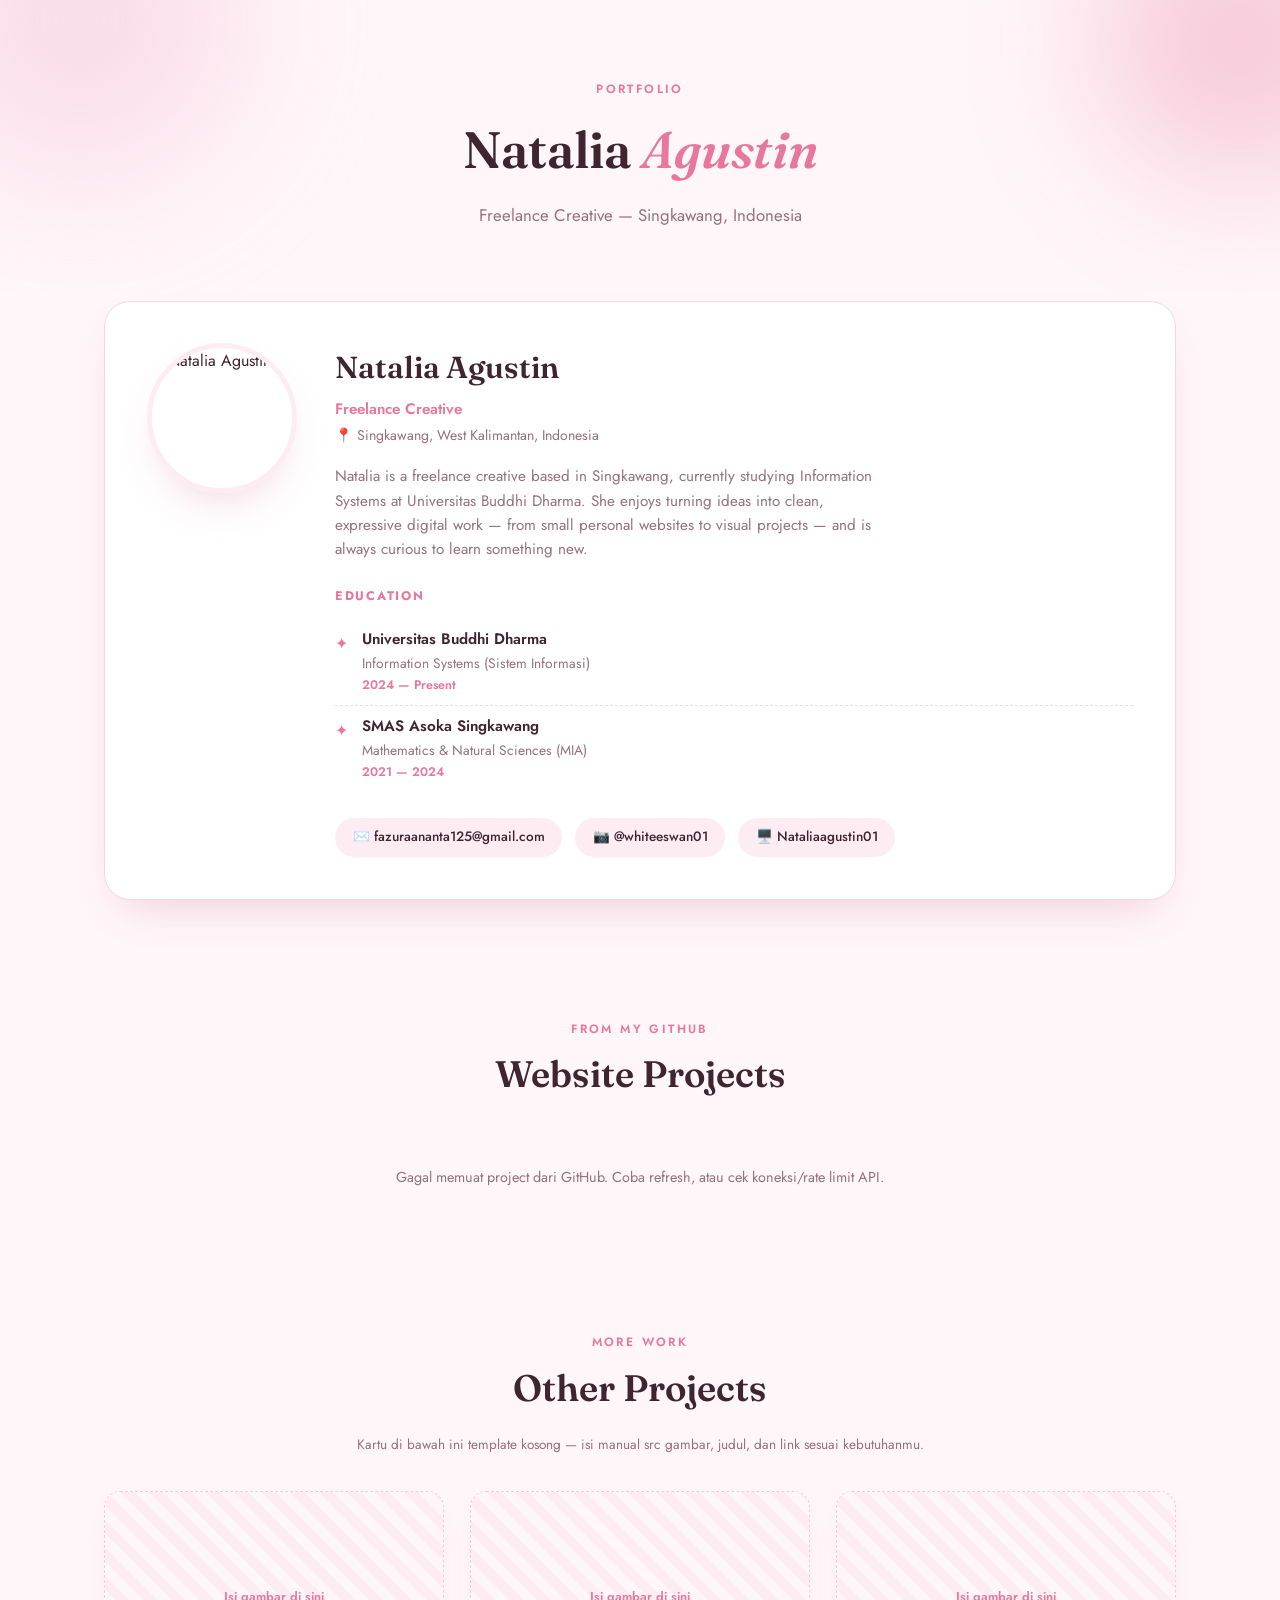
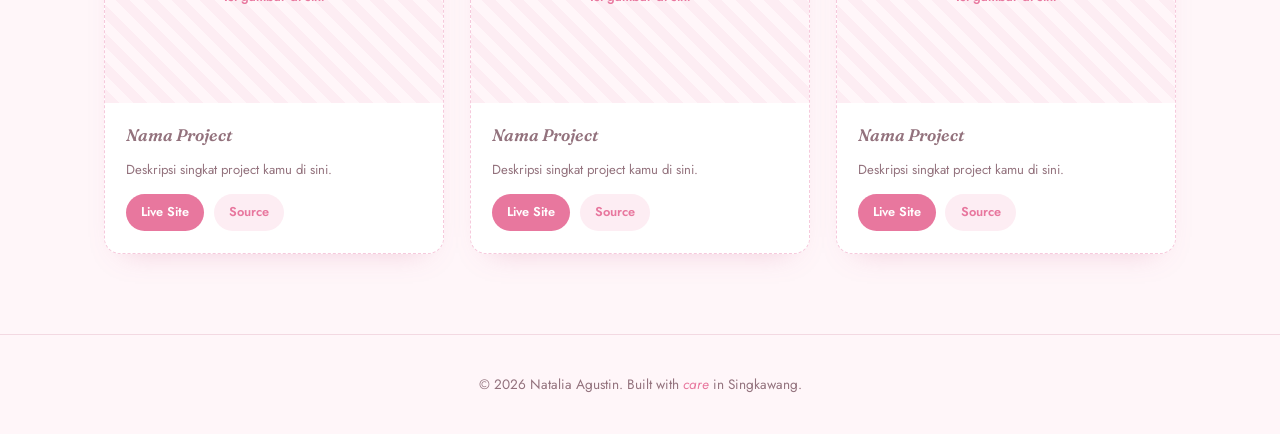
==== index.html @ e204bf51 "Add initial portfolio HTML structure" ====
<!DOCTYPE html>
<html lang="en">
<head>
<meta charset="UTF-8">
<meta name="viewport" content="width=device-width, initial-scale=1.0">
<title>Natalia Agustin — Portfolio</title>
<link rel="preconnect" href="https://fonts.googleapis.com">
<link rel="preconnect" href="https://fonts.gstatic.com" crossorigin>
<link href="https://fonts.googleapis.com/css2?family=Fraunces:ital,opsz,wght@0,9..144,400;0,9..144,600;1,9..144,400;1,9..144,500&family=Jost:wght@300;400;500;600;700&display=swap" rel="stylesheet">
<style>
/* ================= TOKENS ================= */
:root{
  --pink:        #f6c9dc;
  --pink-deep:   #e8779e;
  --pink-soft:   #fdedf3;
  --pink-pale:   #fff6f9;
  --white:       #ffffff;
  --ink:         #3f2530;
  --ink-soft:    #93727d;
  --line:        #f3d9e2;
  --font-display:'Fraunces', serif;
  --font-body:   'Jost', sans-serif;
  --radius-lg: 26px;
  --radius-md: 16px;
  --shadow: 0 20px 45px -22px rgba(200,90,135,.35);
  --ease: cubic-bezier(.22,.85,.32,1);
}
*,*::before,*::after{ box-sizing:border-box; }
body{
  margin:0; font-family:var(--font-body); background:var(--pink-pale); color:var(--ink);
  line-height:1.6;
}
h1,h2,h3{ font-family:var(--font-display); font-weight:600; margin:0; }
p{ margin:0; }
a{ text-decoration:none; color:inherit; }
img{ max-width:100%; display:block; }

/* ================= TOP DECOR ================= */
.top-glow{
  position:relative; padding: 5rem 1.5rem 4rem;
  overflow:hidden; text-align:center;
}
.top-glow::before, .top-glow::after{
  content:''; position:absolute; border-radius:50%; filter:blur(70px); opacity:.55; z-index:0;
}
.top-glow::before{ width:320px; height:320px; background:var(--pink); top:-140px; left:-80px; }
.top-glow::after{ width:280px; height:280px; background:var(--pink-deep); top:-100px; right:-100px; opacity:.35; }
.eyebrow{
  position:relative; z-index:1;
  text-transform:uppercase; letter-spacing:.2em; font-size:.75rem; font-weight:600; color:var(--pink-deep);
  margin-bottom:.6rem;
}
.top-glow h1{ position:relative; z-index:1; font-size:clamp(2.2rem,5vw,3.2rem); }
.top-glow h1 em{ font-style:italic; color:var(--pink-deep); }
.top-glow .sub{ position:relative; z-index:1; margin-top:.7rem; color:var(--ink-soft); font-size:1.05rem; }

section{ padding: 2.5rem 1.5rem 5rem; max-width:1120px; margin:0 auto; }
.section-title{ text-align:center; margin-bottom:2.4rem; }
.section-title p.eyebrow{ margin-bottom:.4rem; }
.section-title h2{ font-size:clamp(1.7rem,3.4vw,2.3rem); }

/* ================= IDENTITY CARD ================= */
.identity-card{
  background:var(--white); border:1px solid var(--line); border-radius:var(--radius-lg);
  box-shadow:var(--shadow); padding:2.6rem; display:grid; grid-template-columns:auto 1fr; gap:2.4rem;
  margin-top:-2rem; position:relative; z-index:2;
}
.identity-photo{
  width:150px; height:150px; border-radius:50%; overflow:hidden; flex-shrink:0;
  border:5px solid var(--pink-soft); box-shadow:var(--shadow);
}
.identity-photo img{ width:100%; height:100%; object-fit:cover; }
.identity-name{ font-size:1.9rem; }
.identity-role{ color:var(--pink-deep); font-weight:600; font-size:.95rem; margin-top:.3rem; }
.identity-location{ color:var(--ink-soft); font-size:.88rem; margin-top:.2rem; }
.identity-bio{ margin-top:1.1rem; color:var(--ink-soft); font-size:.95rem; max-width:560px; }

.identity-block{ margin-top:1.6rem; }
.identity-block h3{
  font-size:.78rem; text-transform:uppercase; letter-spacing:.14em; color:var(--pink-deep);
  margin-bottom:.7rem; font-family:var(--font-body); font-weight:700;
}
.edu-item{ display:flex; gap:.9rem; padding:.55rem 0; border-bottom:1px dashed var(--line); }
.edu-item:last-child{ border-bottom:none; }
.edu-dot{ color:var(--pink-deep); flex-shrink:0; margin-top:.25rem; }
.edu-school{ font-weight:600; font-size:.95rem; }
.edu-major{ font-size:.86rem; color:var(--ink-soft); }
.edu-year{ font-size:.78rem; color:var(--pink-deep); font-weight:600; margin-top:.15rem; }

.identity-contact{ display:flex; flex-wrap:wrap; gap:.8rem; margin-top:1.6rem; }
.contact-chip{
  display:flex; align-items:center; gap:.5rem;
  background:var(--pink-soft); border-radius:999px; padding:.55rem 1.1rem;
  font-size:.85rem; font-weight:500; transition:background .3s,transform .3s;
}
.contact-chip:hover{ background:var(--pink-deep); color:var(--white); transform:translateY(-2px); }

@media (max-width:640px){
  .identity-card{ grid-template-columns:1fr; text-align:center; padding:2rem 1.4rem; }
  .identity-photo{ margin:0 auto; }
  .edu-item{ text-align:left; }
  .identity-contact{ justify-content:center; }
}

/* ================= PROJECT GALLERY (auto from GitHub) ================= */
.project-grid, .work-grid{
  display:grid; grid-template-columns:repeat(auto-fit,minmax(260px,1fr)); gap:1.6rem;
}
.project-card{
  background:var(--white); border:1px solid var(--line); border-radius:var(--radius-md);
  overflow:hidden; box-shadow:0 14px 30px -20px rgba(200,90,135,.35);
  transition:transform .35s var(--ease), box-shadow .35s var(--ease);
  display:flex; flex-direction:column;
}
.project-card:hover{ transform:translateY(-6px); box-shadow:var(--shadow); }
.project-thumb{
  aspect-ratio:16/10; background:var(--pink-soft); overflow:hidden; position:relative;
}
.project-thumb img{ width:100%; height:100%; object-fit:cover; object-position:top; }
.project-thumb .thumb-fallback{
  position:absolute; inset:0; display:flex; align-items:center; justify-content:center;
  font-family:var(--font-display); font-style:italic; color:var(--pink-deep); font-size:1.1rem; text-align:center; padding:1rem;
  background:linear-gradient(135deg,var(--pink-soft),var(--pink));
}
.project-body{ padding:1.2rem 1.3rem 1.4rem; display:flex; flex-direction:column; gap:.6rem; flex:1; }
.project-body h3{ font-size:1.05rem; text-transform:capitalize; }
.project-body p{ font-size:.82rem; color:var(--ink-soft); flex:1; }
.project-links{ display:flex; gap:.6rem; margin-top:.3rem; }
.project-links a{
  font-size:.8rem; font-weight:600; padding:.5rem .95rem; border-radius:999px;
  transition:background .3s,color .3s,transform .3s;
}
.link-live{ background:var(--pink-deep); color:var(--white); }
.link-live:hover{ background:var(--ink); transform:translateY(-2px); }
.link-code{ background:var(--pink-soft); color:var(--pink-deep); }
.link-code:hover{ background:var(--pink); transform:translateY(-2px); }

.gallery-status{
  text-align:center; color:var(--ink-soft); font-size:.9rem; padding:1.5rem 0; grid-column:1/-1;
}

/* ================= MANUAL TEMPLATE GALLERY ================= */
.work-grid .project-card.template{ border-style:dashed; border-color:var(--pink); }
.template .project-thumb{
  display:flex; align-items:center; justify-content:center;
  background:repeating-linear-gradient(45deg, var(--pink-soft), var(--pink-soft) 10px, var(--pink-pale) 10px, var(--pink-pale) 20px);
}
.template .project-thumb span{ color:var(--pink-deep); font-size:.8rem; font-weight:600; }
.template .project-body h3{ color:var(--ink-soft); font-style:italic; }
.section-note{ text-align:center; color:var(--ink-soft); font-size:.85rem; margin-top:-1.4rem; margin-bottom:2.2rem; }

/* ================= FOOTER ================= */
.footer{
  text-align:center; padding:2.4rem 1.5rem; color:var(--ink-soft); font-size:.85rem;
  border-top:1px solid var(--line);
}
.footer em{ color:var(--pink-deep); font-style:italic; }
</style>
</head>
<body>

<div class="top-glow">
  <p class="eyebrow">Portfolio</p>
  <h1>Natalia <em>Agustin</em></h1>
  <p class="sub">Freelance Creative — Singkawang, Indonesia</p>
</div>

<section>
  <!-- ================= IDENTITY CARD ================= -->
  <div class="identity-card">
    <div class="identity-photo">
      <img src="https://picsum.photos/seed/natalia-agustin/300/300" alt="Natalia Agustin">
    </div>
    <div>
      <h2 class="identity-name">Natalia Agustin</h2>
      <p class="identity-role">Freelance Creative</p>
      <p class="identity-location">📍 Singkawang, West Kalimantan, Indonesia</p>
      <p class="identity-bio">
        Natalia is a freelance creative based in Singkawang, currently studying Information Systems
        at Universitas Buddhi Dharma. She enjoys turning ideas into clean, expressive digital work —
        from small personal websites to visual projects — and is always curious to learn something new.
      </p>

      <div class="identity-block">
        <h3>Education</h3>
        <div class="edu-item">
          <span class="edu-dot">✦</span>
          <div>
            <div class="edu-school">Universitas Buddhi Dharma</div>
            <div class="edu-major">Information Systems (Sistem Informasi)</div>
            <div class="edu-year">2024 — Present</div>
          </div>
        </div>
        <div class="edu-item">
          <span class="edu-dot">✦</span>
          <div>
            <div class="edu-school">SMAS Asoka Singkawang</div>
            <div class="edu-major">Mathematics &amp; Natural Sciences (MIA)</div>
            <div class="edu-year">2021 — 2024</div>
          </div>
        </div>
      </div>

      <div class="identity-contact">
        <a class="contact-chip" href="mailto:fazuraananta125@gmail.com">✉️ fazuraananta125@gmail.com</a>
        <a class="contact-chip" href="https://instagram.com/whiteeswan01" target="_blank" rel="noopener">📷 @whiteeswan01</a>
        <a class="contact-chip" href="https://github.com/Nataliaagustin01" target="_blank" rel="noopener">🖥️ Nataliaagustin01</a>
      </div>
    </div>
  </div>
</section>

<!-- ================= AUTO GALLERY FROM GITHUB REPO ================= -->
<section id="github-projects">
  <div class="section-title">
    <p class="eyebrow">From My GitHub</p>
    <h2>Website Projects</h2>
  </div>
  <div class="project-grid" id="projectGrid">
    <p class="gallery-status" id="galleryStatus">Loading projects from GitHub…</p>
  </div>
</section>

<!-- ================= MANUAL TEMPLATE GALLERY ================= -->
<section id="other-works">
  <div class="section-title">
    <p class="eyebrow">More Work</p>
    <h2>Other Projects</h2>
  </div>
  <p class="section-note">Kartu di bawah ini template kosong — isi manual src gambar, judul, dan link sesuai kebutuhanmu.</p>

  <div class="work-grid">
    <!-- TEMPLATE CARD 1 — ganti src, judul, deskripsi, dan href -->
    <div class="project-card template">
      <div class="project-thumb"><span>Isi gambar di sini</span></div>
      <div class="project-body">
        <h3>Nama Project</h3>
        <p>Deskripsi singkat project kamu di sini.</p>
        <div class="project-links">
          <a class="link-live" href="#" target="_blank" rel="noopener">Live Site</a>
          <a class="link-code" href="#" target="_blank" rel="noopener">Source</a>
        </div>
      </div>
    </div>

    <!-- TEMPLATE CARD 2 -->
    <div class="project-card template">
      <div class="project-thumb"><span>Isi gambar di sini</span></div>
      <div class="project-body">
        <h3>Nama Project</h3>
        <p>Deskripsi singkat project kamu di sini.</p>
        <div class="project-links">
          <a class="link-live" href="#" target="_blank" rel="noopener">Live Site</a>
          <a class="link-code" href="#" target="_blank" rel="noopener">Source</a>
        </div>
      </div>
    </div>

    <!-- TEMPLATE CARD 3 -->
    <div class="project-card template">
      <div class="project-thumb"><span>Isi gambar di sini</span></div>
      <div class="project-body">
        <h3>Nama Project</h3>
        <p>Deskripsi singkat project kamu di sini.</p>
        <div class="project-links">
          <a class="link-live" href="#" target="_blank" rel="noopener">Live Site</a>
          <a class="link-code" href="#" target="_blank" rel="noopener">Source</a>
        </div>
      </div>
    </div>
  </div>
</section>

<footer class="footer">
  <p>© 2026 Natalia Agustin. Built with <em>care</em> in Singkawang.</p>
</footer>

<script>
/* =========================================================
   AUTO-FETCH PROJECT FOLDERS FROM GITHUB REPO
   Repo: Nataliaagustin01/natalia-web-portofolio
   Any folder in repo root that contains an index.html
   is treated as a project and shown as a card.
========================================================= */
const GH_USER = 'Nataliaagustin01';
const GH_REPO = 'natalia-web-portofolio';
const PAGES_BASE = `https://${GH_USER.toLowerCase()}.github.io/${GH_REPO}`;

// folder names to ignore even if they contain index.html accidentally
const IGNORE_FOLDERS = ['assets', 'images', 'img', 'css', 'js', 'fonts', '.github'];

const grid = document.getElementById('projectGrid');
const status = document.getElementById('galleryStatus');

function formatTitle(name){
  return name.replace(/[-_]/g, ' ').replace(/\b\w/g, c => c.toUpperCase());
}

function buildCard(folder){
  const liveUrl = `${PAGES_BASE}/${folder}/`;
  const codeUrl = `https://github.com/${GH_USER}/${GH_REPO}/tree/main/${folder}`;
  const shotUrl = `https://image.thum.io/get/width/600/crop/800/noanimate/${liveUrl}`;

  const card = document.createElement('div');
  card.className = 'project-card';
  card.innerHTML = `
    <div class="project-thumb">
      <img src="${shotUrl}" alt="${formatTitle(folder)} preview" loading="lazy"
           onerror="this.style.display='none'; this.nextElementSibling.style.display='flex';">
      <div class="thumb-fallback" style="display:none;">${formatTitle(folder)}</div>
    </div>
    <div class="project-body">
      <h3>${formatTitle(folder)}</h3>
      <p>Project website dari folder <code>${folder}</code> di repo GitHub.</p>
      <div class="project-links">
        <a class="link-live" href="${liveUrl}" target="_blank" rel="noopener">Live Site</a>
        <a class="link-code" href="${codeUrl}" target="_blank" rel="noopener">Source</a>
      </div>
    </div>`;
  return card;
}

async function loadProjects(){
  try{
    const res = await fetch(`https://api.github.com/repos/${GH_USER}/${GH_REPO}/contents/`);
    if (!res.ok) throw new Error('GitHub API error: ' + res.status);
    const items = await res.json();

    const folders = items.filter(it =>
      it.type === 'dir' && !IGNORE_FOLDERS.includes(it.name.toLowerCase())
    );

    if (folders.length === 0){
      status.textContent = 'Belum ada folder project di repo ini.';
      return;
    }

    // check each folder for an index.html before showing it as a project
    const checks = await Promise.all(folders.map(async (f) => {
      try{
        const r = await fetch(`https://api.github.com/repos/${GH_USER}/${GH_REPO}/contents/${f.name}/index.html`);
        return r.ok ? f.name : null;
      }catch(e){ return null; }
    }));

    const validFolders = checks.filter(Boolean);
    status.remove();

    if (validFolders.length === 0){
      grid.innerHTML = '<p class="gallery-status">Belum ada folder yang berisi index.html.</p>';
      return;
    }

    validFolders.forEach(folder => grid.appendChild(buildCard(folder)));

  }catch(err){
    status.textContent = 'Gagal memuat project dari GitHub. Coba refresh, atau cek koneksi/rate limit API.';
    console.error(err);
  }
}

loadProjects();
</script>
</body>
</html>
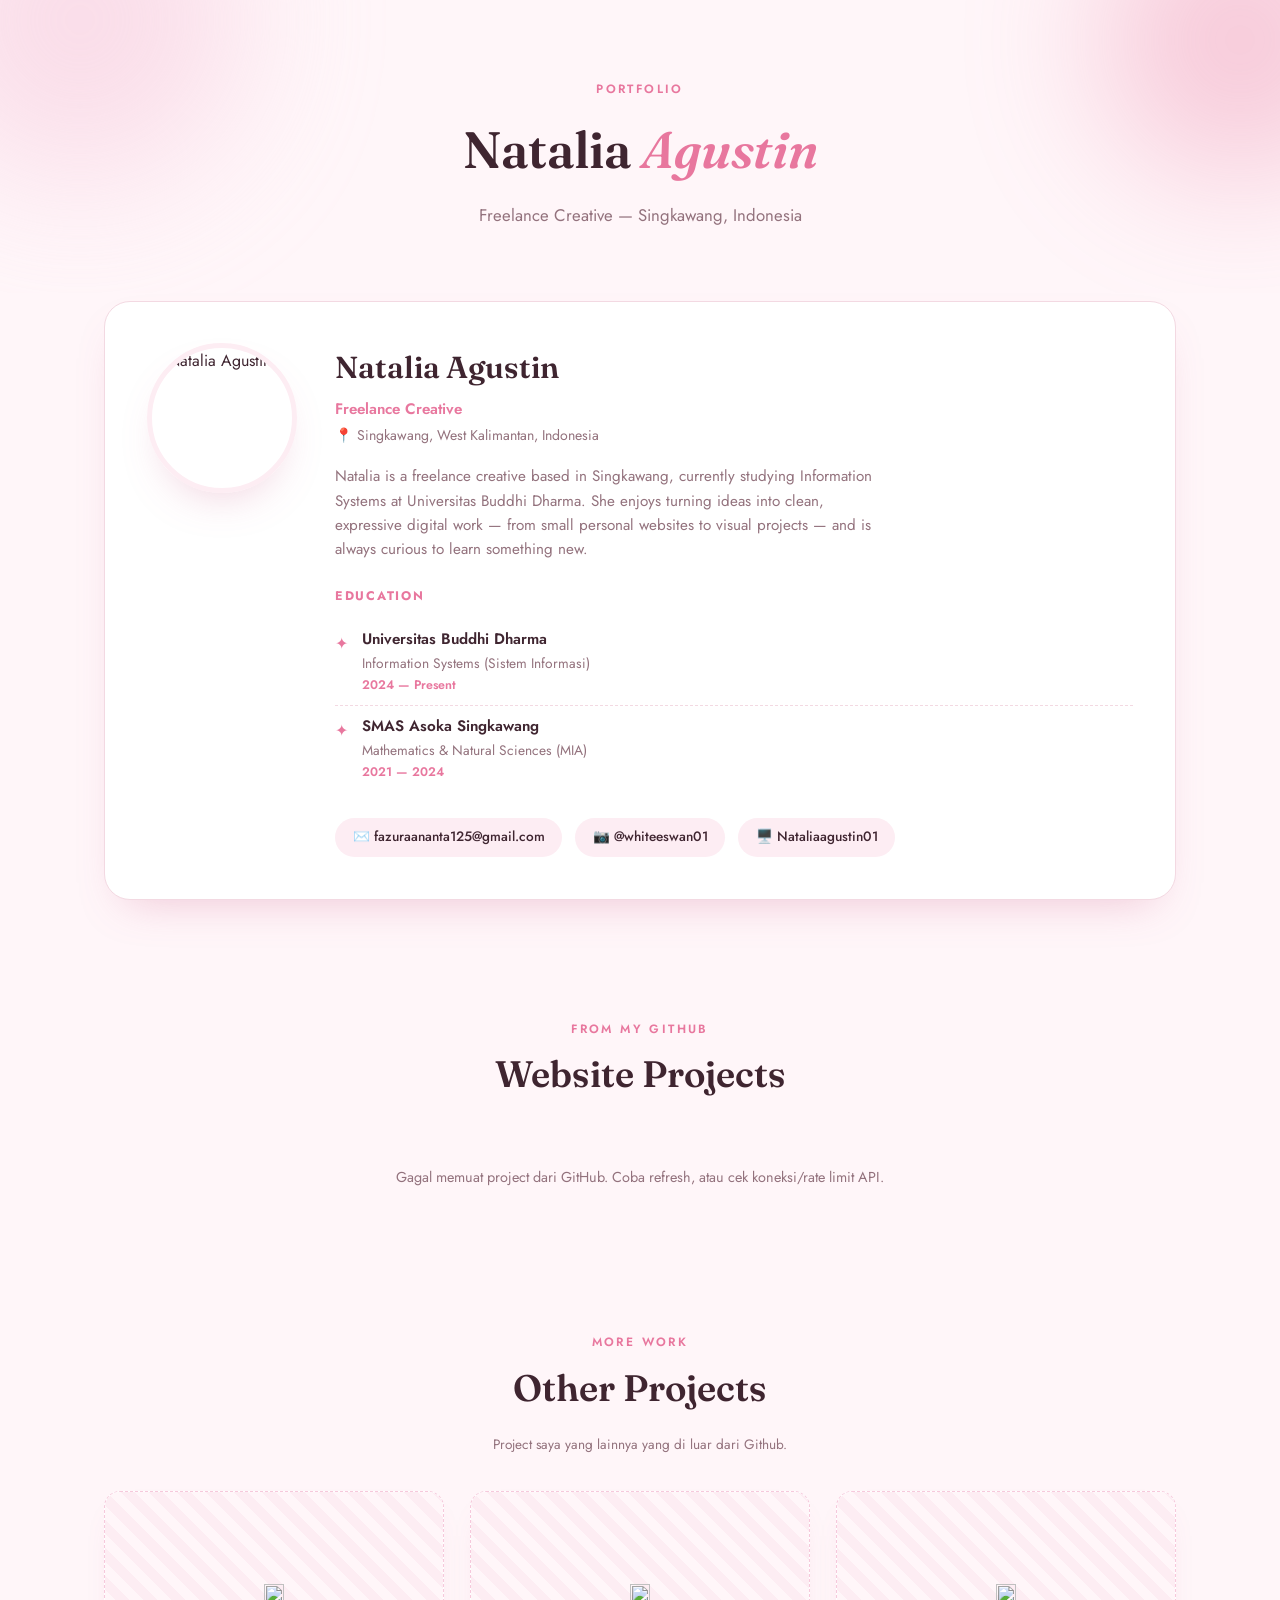
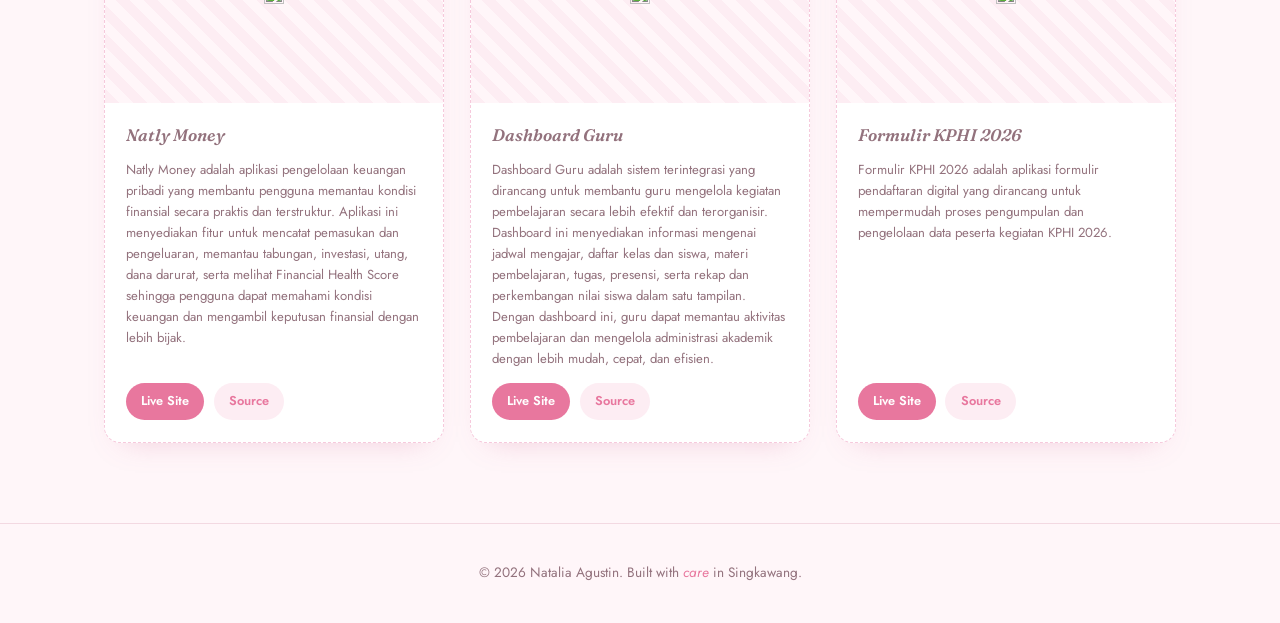
==== commit 7f7988b2: "Update index.html" ====
--- a/index.html
+++ b/index.html
@@ -227,44 +227,45 @@
     <p class="eyebrow">More Work</p>
     <h2>Other Projects</h2>
   </div>
-  <p class="section-note">Kartu di bawah ini template kosong — isi manual src gambar, judul, dan link sesuai kebutuhanmu.</p>
+  <p class="section-note">Project saya yang lainnya yang di luar dari Github.</p>
 
   <div class="work-grid">
     <!-- TEMPLATE CARD 1 — ganti src, judul, deskripsi, dan href -->
     <div class="project-card template">
-      <div class="project-thumb"><span>Isi gambar di sini</span></div>
+      <div class="project-thumb"><span><img src="https://drive.google.com/thumbnail?id=12THqoFL6AVKmR1nUuJVwypLqbOtuVJ69"></span></div>
       <div class="project-body">
-        <h3>Nama Project</h3>
-        <p>Deskripsi singkat project kamu di sini.</p>
+        <h3>Natly Money</h3>
+        <p>Natly Money adalah aplikasi pengelolaan keuangan pribadi yang membantu pengguna memantau kondisi finansial secara praktis dan terstruktur. Aplikasi ini menyediakan fitur untuk mencatat pemasukan dan pengeluaran, memantau tabungan, investasi, utang, dana darurat, serta melihat Financial Health Score sehingga pengguna dapat memahami kondisi keuangan dan mengambil keputusan finansial dengan lebih bijak.</p>
         <div class="project-links">
-          <a class="link-live" href="#" target="_blank" rel="noopener">Live Site</a>
-          <a class="link-code" href="#" target="_blank" rel="noopener">Source</a>
+          <a class="link-live" href="https://script.google.com/macros/s/AKfycbyGFJygoFBV5hKrj0Ksrg3PbDfs-COWpg2LtQ1UEWy4vogDP3ZTHzuy9crgekJ-FtUO-g/exec" target="_blank" rel="noopener">Live Site</a>
+          <a class="link-code" href="https://script.google.com/home/projects/1-rg6FgBn4wuUxnhyhWRJiFE7sxSBWMzSj50dFJXsMnEqnlvfeZswYHy9/edit" target="_blank" rel="noopener">Source</a>
         </div>
       </div>
     </div>
 
     <!-- TEMPLATE CARD 2 -->
     <div class="project-card template">
-      <div class="project-thumb"><span>Isi gambar di sini</span></div>
+      <div class="project-thumb"><span><img src="https://drive.google.com/thumbnail?id=1Tr1F-Q9aeuQLgdgKVeuk6AX5N24NBCPd"></span></div>
       <div class="project-body">
-        <h3>Nama Project</h3>
-        <p>Deskripsi singkat project kamu di sini.</p>
+        <h3>Dashboard Guru</h3>
+        <p>Dashboard Guru adalah sistem terintegrasi yang dirancang untuk membantu guru mengelola kegiatan pembelajaran secara lebih efektif dan terorganisir. Dashboard ini menyediakan informasi mengenai jadwal mengajar, daftar kelas dan siswa, materi pembelajaran, tugas, presensi, serta rekap dan perkembangan nilai siswa dalam satu tampilan. Dengan dashboard ini, guru dapat memantau aktivitas pembelajaran dan mengelola administrasi akademik dengan lebih mudah, cepat, dan efisien.
+</p>
         <div class="project-links">
-          <a class="link-live" href="#" target="_blank" rel="noopener">Live Site</a>
-          <a class="link-code" href="#" target="_blank" rel="noopener">Source</a>
+          <a class="link-live" href="https://script.google.com/macros/s/AKfycbwigAyLUxJhjZ6tLU9_HgpdqWW5u3ck4qKEYGoDUnsf/dev" target="_blank" rel="noopener">Live Site</a>
+          <a class="link-code" href="https://script.google.com/u/0/home/projects/1Zgy17IJMkEvzlxeJ-z29ntIVgAe0yDk5LuixzZP2zklYQqN7ZPlRc77I/edit" target="_blank" rel="noopener">Source</a>
         </div>
       </div>
     </div>
 
     <!-- TEMPLATE CARD 3 -->
     <div class="project-card template">
-      <div class="project-thumb"><span>Isi gambar di sini</span></div>
+      <div class="project-thumb"><span><img src="https://drive.google.com/thumbnail?id=1Tr1F-Q9aeuQLgdgKVeuk6AX5N24NBCPd"></span></div>
       <div class="project-body">
-        <h3>Nama Project</h3>
-        <p>Deskripsi singkat project kamu di sini.</p>
+        <h3>Formulir KPHI 2026</h3>
+        <p>Formulir KPHI 2026 adalah aplikasi formulir pendaftaran digital yang dirancang untuk mempermudah proses pengumpulan dan pengelolaan data peserta kegiatan KPHI 2026.</p>
         <div class="project-links">
-          <a class="link-live" href="#" target="_blank" rel="noopener">Live Site</a>
-          <a class="link-code" href="#" target="_blank" rel="noopener">Source</a>
+          <a class="link-live" href="https://script.google.com/macros/s/AKfycbzTylfyx52JQN0Ch_j2jwtLLel4zt0wxfb8OVM5kv0Q/dev" target="_blank" rel="noopener">Live Site</a>
+          <a class="link-code" href="https://script.google.com/u/0/home/projects/1gxzocBa1iW1p7ZIrfIUMYXnu1DDzfwL_PtggMItUwnDo9wVhTniHG0qj/edit" target="_blank" rel="noopener">Source</a>
         </div>
       </div>
     </div>
